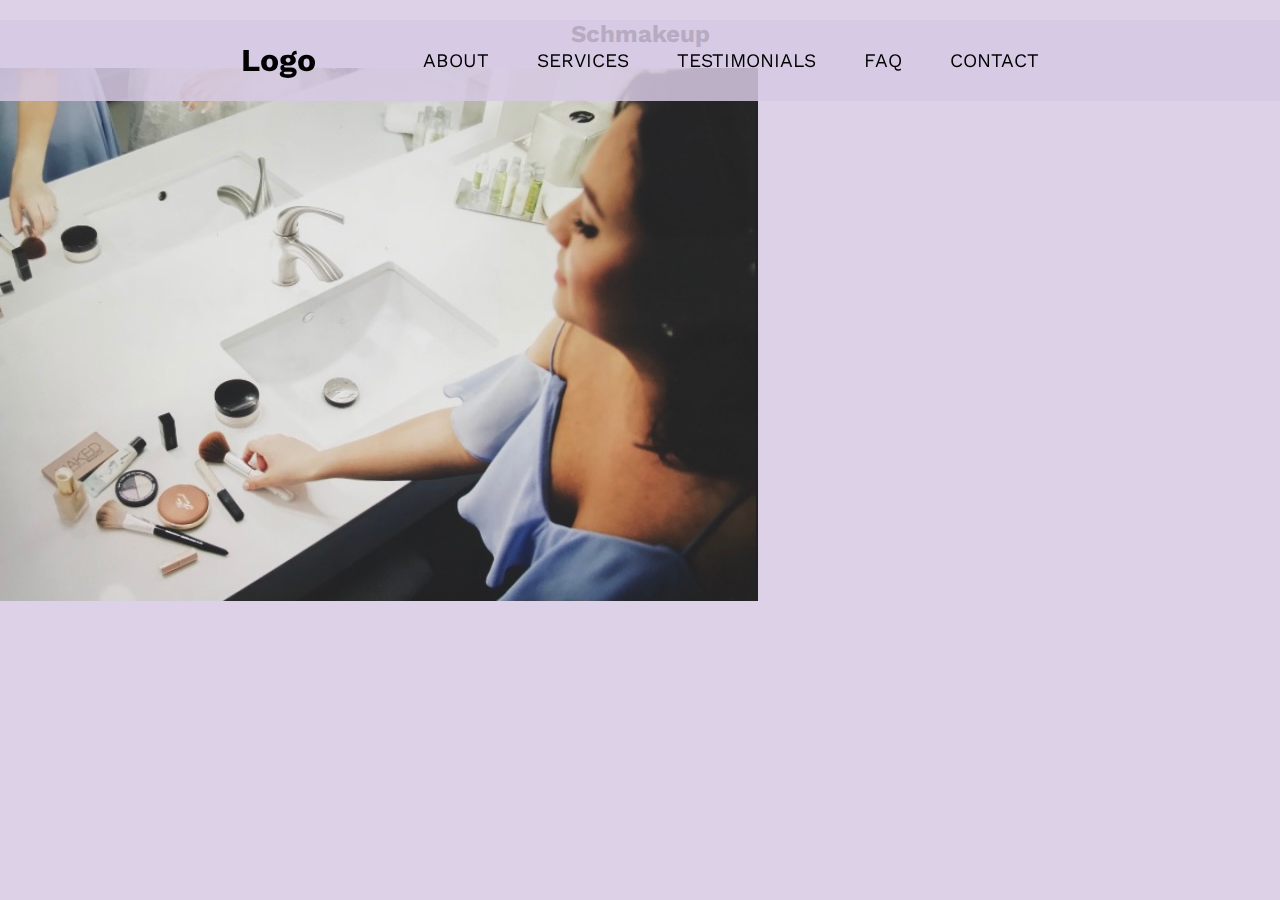
==== index.html @ a9a95bd0 "Add content to about index page" ====
<!DOCTYPE html>
<html lang="en-ca">
<head>
  <meta charset="utf-8">
  <title>Schmakeup</title>
  <meta name="viewport" content="width=device-width,initial-scale=1">
  <link href="css/main.css" rel="stylesheet">
</head>
<body>
  <header>
  <h1 class="logo">Logo</h1>
  <input type="checkbox" id="nav-toggle" class="nav-toggle">
  <nav>
    <ul>
      <li><a href="./about.html">About</a></li>
      <li><a href="./services.html">Services</a></li>
      <li><a href="./testimonials.html">Testimonials</a></li>
      <li><a href="#">FAQ</a></li>
      <li><a href="#">Contact</a></li>
    </ul>
  </nav>
  <label for="nav-toggle" class="nav-toggle-label">
    <span></span>
  </label>
</header>


<div class="banner">
  <h2>Schmakeup</h2>
  <img src="./images/banner.jpg" alt="">
</div>

</body>
</html>
---- css/main.css ----
@import url('https://fonts.googleapis.com/css?family=Work+Sans:300,600');

*, *::before, *::after {
  box-sizing: border-box;
}

body {
	margin: 0;
	background: rgba(214, 201, 227, .85);
	font-family: 'Work Sans', sans-serif;
	font-weight: 400;
}

.content {
  height: 600px;
  background-color: rgba(214, 201, 227, .85);
  display: grid;
  place-items: center;
}

.banner img {
  max-width: 100%;
  height: auto;
}


/* navigation styles start here */

header {
  background: rgba(214, 201, 227, .85);
  text-align: center;
  position: fixed;
  z-index: 999;
  width: 100%;
}

.nav-toggle {
  position: absolute !important;
  top: -9999px !important;
  left: -9999px !important;
}

.nav-toggle-label {
  position: absolute;
  top: 0;
  left: 0;
  margin-left: 1em;
  height: 100%;
  display: flex;
  align-items: center;
}

.nav-toggle-label span,
.nav-toggle-label span::before,
.nav-toggle-label span::after {
  display: block;
  background: black;
  height: 2px;
  width: 2em;
  border-radius: 2px;
  position: relative;
}

.nav-toggle-label span::before,
.nav-toggle-label span::after {
  content: '';
  position: absolute;
}

.nav-toggle-label span::before {
  bottom: 7px;
}

.nav-toggle-label span::after {
  top: 7px;
}

.nav-toggle:focus ~ .nav-toggle-label {
  outline: 3px solid rgba(lightblue, .75);
}

nav {
  position: absolute;
  text-align: left;
  top: 100%;
  left: 0;
  background: rgba(214, 201, 227, .85);
  width: 100%;
  transform: scale(1, 0);
  transform-origin: top;
  transition: transform 400ms ease-in-out;
}

nav ul {
  margin: 0;
  padding: 0;
  list-style: none;
}

nav li {
  margin-bottom: 1em;
  margin-left: 1em;
}

nav a {
  color: black;
  text-decoration: none;
  font-size: 1.2rem;
  text-transform: uppercase;
  opacity: 0;
  transition: opacity 150ms ease-in-out;
}

nav a:hover {
  color: #000;
}

/* ~ looks for any preceeding sibling. */
.nav-toggle:checked ~ nav {
  transform: scale(1,1);
}

.nav-toggle:checked ~ nav a {
  opacity: 1;
  transition: opacity 250ms ease-in-out 250ms;
}




@media screen and (min-width: 800px) {
  .nav-toggle-label {
    display: none;
  }

  header {
    display: grid;
    grid-template-columns: 1fr auto minmax(600px, 3fr) 1fr;
  }

  .logo {
    grid-column: 2 / 3;
  }

  nav {
    all: unset; /*takes all styling off of the nav */
    grid-column: 3 / 4;
    display: flex;
    justify-content: flex-end;
    align-items: center;
  }

  nav ul {
    display: flex;
  }

  nav li {
    margin-left: 3em;
    margin-bottom: 0;
  }

  nav a {
    opacity: 1;
    position: relative;
  }

  nav a::before {
    content: '';
    display: block;
    height: 5px;
    background: black;
    position: absolute;
    top: -.75em;
    left: 0;
    right: 0;
    transform: scale(0, 1);
    transition: transform ease-in-out 250ms;
  }

  nav a:hover::before {
    transform: scale(1,1);
  }
}

/* ~ working below nav */
h2 {
  text-align: center;

}

.banner img {
  max-width: 100%;
  height: auto;
}
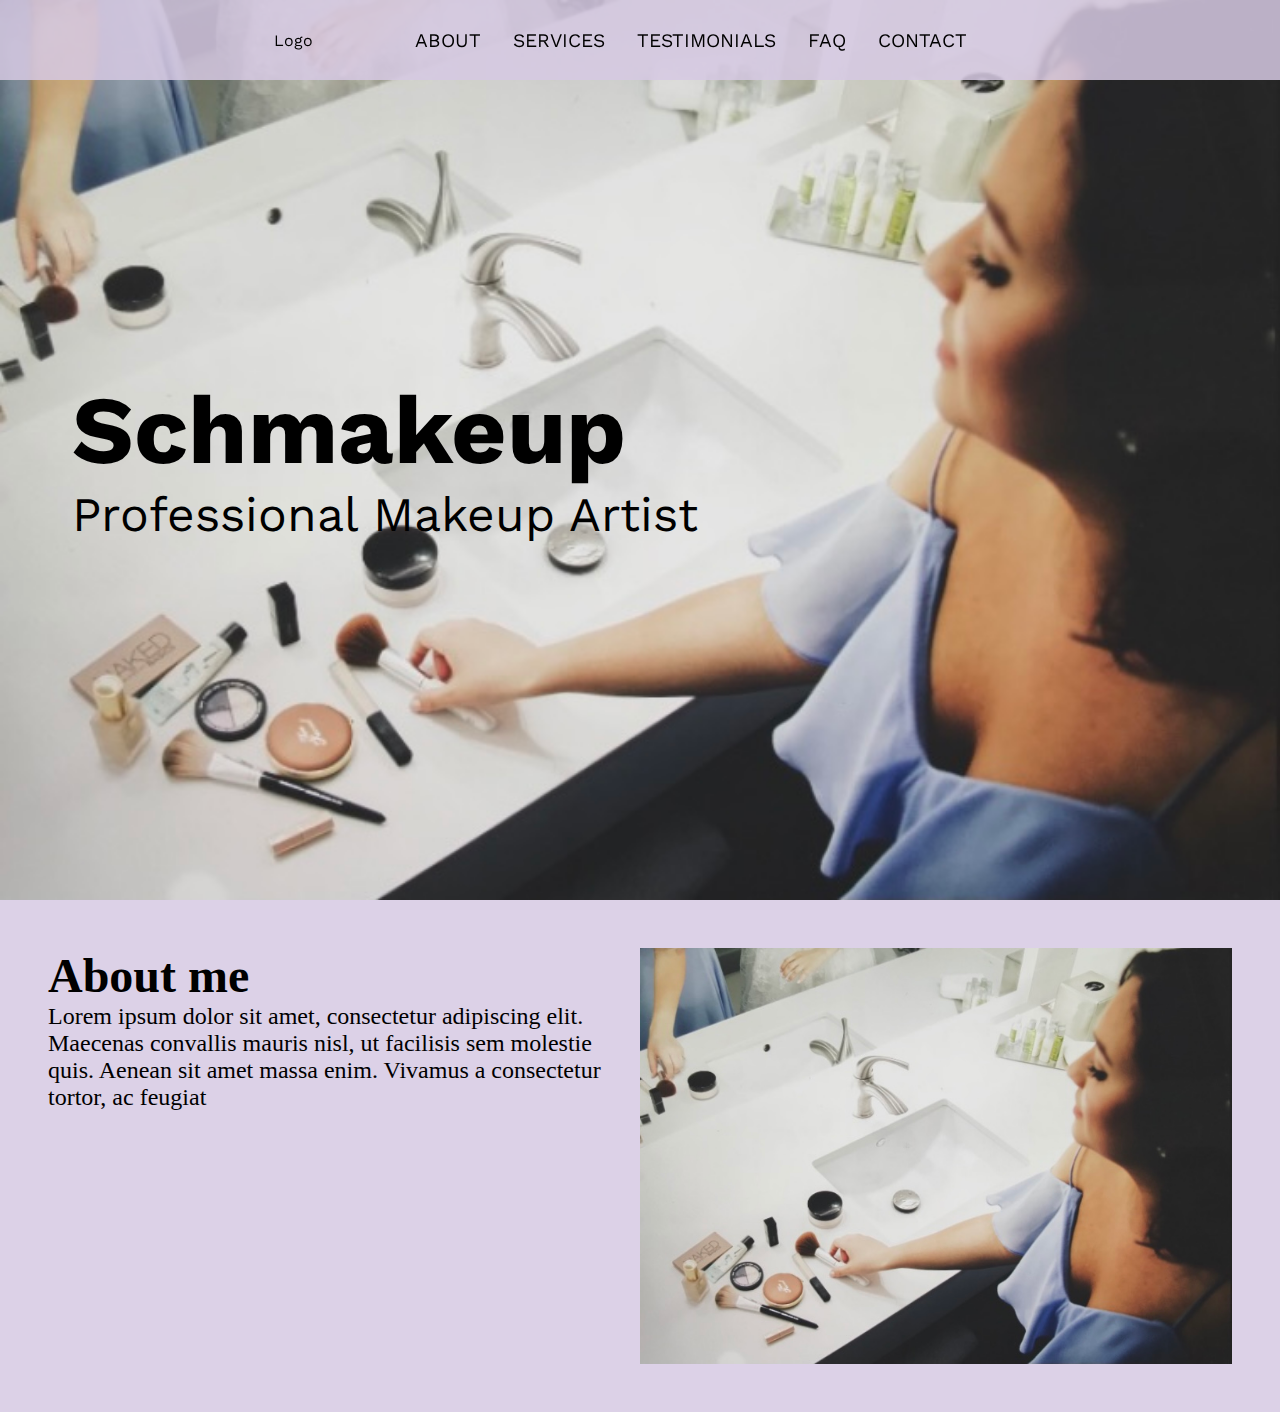
==== commit 7e5486db: "Add banner to main css and update positioning" ====
--- a/index.html
+++ b/index.html
@@ -1,34 +1,47 @@
 <!DOCTYPE html>
 <html lang="en-ca">
-<head>
-  <meta charset="utf-8">
-  <title>Schmakeup</title>
-  <meta name="viewport" content="width=device-width,initial-scale=1">
-  <link href="css/main.css" rel="stylesheet">
-</head>
-<body>
-  <header>
-  <h1 class="logo">Logo</h1>
-  <input type="checkbox" id="nav-toggle" class="nav-toggle">
-  <nav>
-    <ul>
-      <li><a href="./about.html">About</a></li>
-      <li><a href="./services.html">Services</a></li>
-      <li><a href="./testimonials.html">Testimonials</a></li>
-      <li><a href="#">FAQ</a></li>
-      <li><a href="#">Contact</a></li>
-    </ul>
-  </nav>
-  <label for="nav-toggle" class="nav-toggle-label">
-    <span></span>
-  </label>
-</header>
+  <head>
+    <meta charset="utf-8" />
+    <title>Schmakeup</title>
+    <meta name="viewport" content="width=device-width,initial-scale=1" />
+    <link href="css/main.css" rel="stylesheet" />
+  </head>
+  <body id="home">
+    <header>
+      <p class="logo">Logo</p>
+      <input type="checkbox" id="nav-toggle" class="nav-toggle" />
+      <nav>
+        <ul>
+          <li><a href="./about.html">About</a></li>
+          <li><a href="./services.html">Services</a></li>
+          <li><a href="./testimonials.html">Testimonials</a></li>
+          <li><a href="#">FAQ</a></li>
+          <li><a href="#">Contact</a></li>
+        </ul>
+      </nav>
+      <label for="nav-toggle" class="nav-toggle-label">
+        <span></span>
+      </label>
+    </header>
 
-
-<div class="banner">
-  <h2>Schmakeup</h2>
-  <img src="./images/banner.jpg" alt="">
-</div>
-
-</body>
+    <main>
+      <div class="banner">
+        <div class="banner__text">
+          <h1>Schmakeup</h1>
+          <p>Professional Makeup Artist</p>
+        </div>
+      </div>
+      <div class="about">
+        <div class="about__text">
+          <h2>About me</h2>
+          <p>
+            Lorem ipsum dolor sit amet, consectetur adipiscing elit. Maecenas
+            convallis mauris nisl, ut facilisis sem molestie quis. Aenean sit
+            amet massa enim. Vivamus a consectetur tortor, ac feugiat
+          </p>
+        </div>
+        <img src="./images/banner.jpg" />
+      </div>
+    </main>
+  </body>
 </html>
--- a/css/main.css
+++ b/css/main.css
@@ -22,16 +22,57 @@
   max-width: 100%;
   height: auto;
 }
-
-
 /* navigation styles start here */
 
 header {
   background: rgba(214, 201, 227, .85);
   text-align: center;
   position: fixed;
+  top: 0;
   z-index: 999;
   width: 100%;
+  height: 80px;
+  display: flex;
+  justify-content: center;
+}
+
+nav {
+  position: absolute;
+  text-align: left;
+  top: 100%;
+  left: 0;
+  background: rgba(214, 201, 227, .85);
+  width: 100%;
+  transform: scale(1, 0);
+  transform-origin: top;
+  transition: transform 400ms ease-in-out;
+}
+
+nav ul {
+  margin: 0;
+  padding: 0;
+  list-style: none;
+}
+
+nav li {
+  margin-bottom: 1em;
+}
+
+nav a {
+  color: black;
+  text-decoration: none;
+  font-size: 1.2rem;
+  text-transform: uppercase;
+  opacity: 0;
+  transition: opacity 150ms ease-in-out;
+}
+
+nav a:hover {
+  color: #000;
+}
+
+.logo {
+  align-self: center;
 }
 
 .nav-toggle {
@@ -79,42 +120,6 @@
   outline: 3px solid rgba(lightblue, .75);
 }
 
-nav {
-  position: absolute;
-  text-align: left;
-  top: 100%;
-  left: 0;
-  background: rgba(214, 201, 227, .85);
-  width: 100%;
-  transform: scale(1, 0);
-  transform-origin: top;
-  transition: transform 400ms ease-in-out;
-}
-
-nav ul {
-  margin: 0;
-  padding: 0;
-  list-style: none;
-}
-
-nav li {
-  margin-bottom: 1em;
-  margin-left: 1em;
-}
-
-nav a {
-  color: black;
-  text-decoration: none;
-  font-size: 1.2rem;
-  text-transform: uppercase;
-  opacity: 0;
-  transition: opacity 150ms ease-in-out;
-}
-
-nav a:hover {
-  color: #000;
-}
-
 /* ~ looks for any preceeding sibling. */
 .nav-toggle:checked ~ nav {
   transform: scale(1,1);
@@ -125,10 +130,96 @@
   transition: opacity 250ms ease-in-out 250ms;
 }
 
-
-
-
-@media screen and (min-width: 800px) {
+/* ~ working below nav */
+main {
+  max-width: 1600px;
+  display: flex;
+  flex-direction: column;
+  width: 100%;
+  margin: 0 auto 0 auto;
+}
+
+.banner {
+  background-image: url("../images/banner.jpg");
+  background-size: cover;
+  background-position: center;
+  display: flex;
+  justify-content: center;
+  align-items: center;
+  height: 100vh;
+  max-height: 1028px;
+  width: 100%;
+  padding: 18px;
+}
+
+.banner__text {
+  display: flex;
+  flex-direction: column;
+  align-content: center;
+  text-align: center;
+}
+
+h1 {
+  font-size: 48px;
+  margin-bottom: 0px;
+}
+
+.banner__text p {
+  font-size: 24px;
+  margin-top: 0px;
+}
+
+.about {
+  display: flex;
+  flex-direction: column;
+  padding: 48px;
+}
+
+.about img {
+  width: 100%;
+  height: 100%;
+  margin: 0 auto 0 auto;
+}
+
+.about__text {
+  font-family: "Times New Roman";
+  display: flex;
+  flex-direction: column;
+  padding-right: 24px;
+  margin-bottom: 24px;
+}
+
+.about__text h2 {
+  font-size: 48px;
+}
+
+.about__text p {
+  font-size: 24px;
+}
+
+.about__text h2, .about__text p {
+  margin-bottom: 0px;
+  margin-top: 0px;
+}
+/* Tablet and Desktop navigation, and tablet stylings */
+@media screen and (min-width: 768px) {
+  .banner {
+    padding: 36px;
+    justify-content: left;
+  }
+
+  .banner__text {
+    text-align: left;
+  }
+
+  h1 {
+    font-size: 72px;
+  }
+
+  .banner__text p {
+    font-size: 48px;
+  }
+
   .nav-toggle-label {
     display: none;
   }
@@ -140,14 +231,16 @@
 
   .logo {
     grid-column: 2 / 3;
+    margin-left: 2em;
+    align-self: center;
   }
 
   nav {
     all: unset; /*takes all styling off of the nav */
     grid-column: 3 / 4;
     display: flex;
-    justify-content: flex-end;
     align-items: center;
+    justify-content: center;
   }
 
   nav ul {
@@ -155,8 +248,8 @@
   }
 
   nav li {
-    margin-left: 3em;
     margin-bottom: 0;
+    margin-left: 2em;
   }
 
   nav a {
@@ -180,15 +273,39 @@
   nav a:hover::before {
     transform: scale(1,1);
   }
-}
-
-/* ~ working below nav */
-h2 {
-  text-align: center;
-
-}
-
-.banner img {
-  max-width: 100%;
-  height: auto;
-}
+  
+  .about {
+    display: flex;
+    flex-direction: row;
+    padding: 48px;
+  }
+
+  .about img {
+    width: 50%;
+    height: 50%;
+    margin: 0;
+  }
+
+  .about__text h2 {
+    font-size: 48px;
+  }
+
+  .about__text p {
+    font-size: 24px;
+  }
+
+  .about__text h2, .about__text p {
+    margin-bottom: 0px;
+    margin-top: 0px;
+  }
+}
+
+@media screen and (min-width: 1200px) {
+  .banner {
+    padding: 72px;
+  }
+
+  h1 {
+    font-size: 96px;
+  }
+}
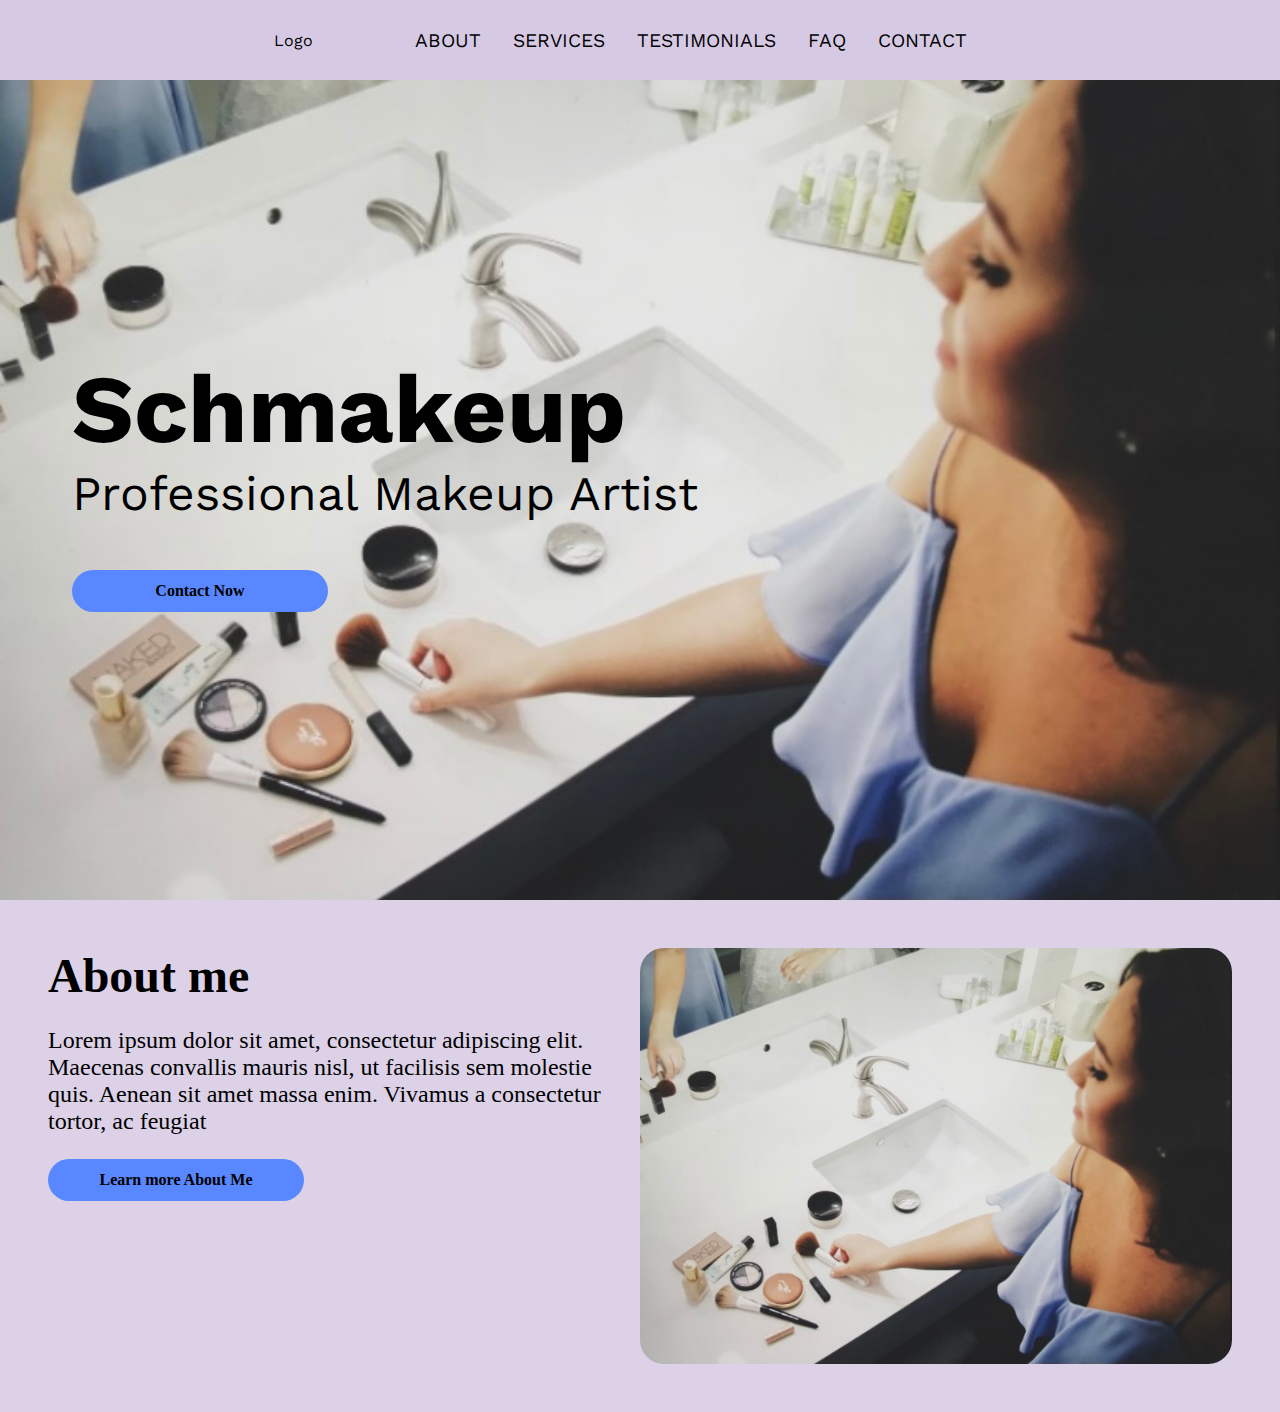
==== commit 094fc4cf: "Add required pages" ====
--- a/index.html
+++ b/index.html
@@ -5,6 +5,14 @@
     <title>Schmakeup</title>
     <meta name="viewport" content="width=device-width,initial-scale=1" />
     <link href="css/main.css" rel="stylesheet" />
+    <script>
+      const onContactClick = function () {
+        location.href = "#"
+      };
+      const onLearnMoreClick = function () {
+        location.href = "./pages/about.html"
+      }
+    </script>
   </head>
   <body id="home">
     <header>
@@ -12,9 +20,9 @@
       <input type="checkbox" id="nav-toggle" class="nav-toggle" />
       <nav>
         <ul>
-          <li><a href="./about.html">About</a></li>
-          <li><a href="./services.html">Services</a></li>
-          <li><a href="./testimonials.html">Testimonials</a></li>
+          <li><a href="./pages/about.html">About</a></li>
+          <li><a href="./pages/services.html">Services</a></li>
+          <li><a href="./pages/testimonials.html">Testimonials</a></li>
           <li><a href="#">FAQ</a></li>
           <li><a href="#">Contact</a></li>
         </ul>
@@ -29,16 +37,22 @@
         <div class="banner__text">
           <h1>Schmakeup</h1>
           <p>Professional Makeup Artist</p>
+          <div>
+            <button onclick="onContactClick()" type="button">Contact Now</button>
+          </div>
         </div>
       </div>
-      <div class="about">
-        <div class="about__text">
+      <div class="content">
+        <div class="content__text">
           <h2>About me</h2>
           <p>
             Lorem ipsum dolor sit amet, consectetur adipiscing elit. Maecenas
             convallis mauris nisl, ut facilisis sem molestie quis. Aenean sit
             amet massa enim. Vivamus a consectetur tortor, ac feugiat
           </p>
+          <div class="content__text__buttons">
+            <button onclick="onLearnMoreClick()" type="button">Learn more About Me</button>
+          </div>
         </div>
         <img src="./images/banner.jpg" />
       </div>
--- a/css/main.css
+++ b/css/main.css
@@ -11,12 +11,6 @@
 	font-weight: 400;
 }
 
-.content {
-  height: 600px;
-  background-color: rgba(214, 201, 227, .85);
-  display: grid;
-  place-items: center;
-}
 
 .banner img {
   max-width: 100%;
@@ -25,7 +19,7 @@
 /* navigation styles start here */
 
 header {
-  background: rgba(214, 201, 227, .85);
+  background: rgba(214, 201, 227, 1);
   text-align: center;
   position: fixed;
   top: 0;
@@ -41,7 +35,7 @@
   text-align: left;
   top: 100%;
   left: 0;
-  background: rgba(214, 201, 227, .85);
+  background: rgba(214, 201, 227, 1);
   width: 100%;
   transform: scale(1, 0);
   transform-origin: top;
@@ -50,7 +44,7 @@
 
 nav ul {
   margin: 0;
-  padding: 0;
+  padding: 0 0 0 24px;
   list-style: none;
 }
 
@@ -69,6 +63,7 @@
 
 nav a:hover {
   color: #000;
+  font-weight: bold;
 }
 
 .logo {
@@ -79,6 +74,10 @@
   position: absolute !important;
   top: -9999px !important;
   left: -9999px !important;
+}
+
+.nav-toggle-label:hover {
+  cursor: pointer;
 }
 
 .nav-toggle-label {
@@ -169,38 +168,114 @@
   margin-top: 0px;
 }
 
-.about {
+.content {
   display: flex;
   flex-direction: column;
+  text-align: center;
   padding: 48px;
 }
 
-.about img {
+.content img {
   width: 100%;
   height: 100%;
+  border-radius: 24px;
   margin: 0 auto 0 auto;
 }
 
-.about__text {
+.content__text {
   font-family: "Times New Roman";
   display: flex;
   flex-direction: column;
-  padding-right: 24px;
-  margin-bottom: 24px;
-}
-
-.about__text h2 {
+  align-items: center;
+  margin-bottom: 36px;
+}
+
+.content__text h2 {
   font-size: 48px;
-}
-
-.about__text p {
-  font-size: 24px;
-}
-
-.about__text h2, .about__text p {
   margin-bottom: 0px;
   margin-top: 0px;
 }
+
+.content__text p {
+  font-size: 24px;
+}
+
+.content__text__buttons {
+  display: flex;
+  justify-content: left;
+}
+
+button {
+  background-color: #5987FF;
+  border-radius: 24px;
+  border: none;
+  padding: 12px;
+  font-size: 16px;
+  font-weight: 600;
+  font-family: 'Times New Roman';
+  width: 256px;
+}
+
+button:hover {
+  text-decoration: underline;
+  cursor: pointer;
+}
+
+table {
+  width: 100%;
+  min-width: 180px;
+  margin-top: 16px;
+  text-align: left;
+  font-size: 18px;
+  border: 1px solid black;
+}
+
+td, th {
+  border: 1px solid black;
+}
+
+th {
+  font-weight: 600;
+}
+
+tr:nth-child(even) {
+  background-color: #dddddd;
+}
+
+#back {
+  padding: 0 0 24px 24px;
+}
+
+#about .content__text {
+  width: 100%;
+}
+
+#about .content__image {
+  width: 100%;
+  height: 100%;
+  background-color: black;
+  padding: 12px;
+}
+
+#services h2 {
+  margin-bottom: 16px;
+}
+
+#services .content__text {
+  width: 100%;
+  margin-bottom: 0px;
+}
+
+#list-of-services {
+  padding-inline-start: 0px;
+  list-style-position: inside;
+}
+
+#list-of-services li {
+  margin-bottom: 12px;
+  font-size: 18px;
+}
+
 /* Tablet and Desktop navigation, and tablet stylings */
 @media screen and (min-width: 768px) {
   .banner {
@@ -245,6 +320,7 @@
 
   nav ul {
     display: flex;
+    padding: 0;
   }
 
   nav li {
@@ -255,15 +331,19 @@
   nav a {
     opacity: 1;
     position: relative;
+  }
+
+  nav a:hover {
+    font-weight: 400;
   }
 
   nav a::before {
     content: '';
     display: block;
     height: 5px;
-    background: black;
+    background: #5987FF;
     position: absolute;
-    top: -.75em;
+    bottom: -.75em;
     left: 0;
     right: 0;
     transform: scale(0, 1);
@@ -273,30 +353,54 @@
   nav a:hover::before {
     transform: scale(1,1);
   }
-  
-  .about {
+
+  .content {
     display: flex;
     flex-direction: row;
     padding: 48px;
   }
 
-  .about img {
+  .content img {
+    margin: 0;
     width: 50%;
     height: 50%;
-    margin: 0;
-  }
-
-  .about__text h2 {
+  }
+
+  .content__text {
+    padding-right: 36px;
+    text-align: left;
+    align-items: start;
+  }
+
+  .content__text h2 {
     font-size: 48px;
-  }
-
-  .about__text p {
-    font-size: 24px;
-  }
-
-  .about__text h2, .about__text p {
     margin-bottom: 0px;
     margin-top: 0px;
+  }
+
+  .content__text p {
+    font-size: 24px;
+  }
+
+
+  #about .content__text {
+    width: 50%;
+  }
+
+  #about .content__image {
+    width: 50%;
+    height: 50%;
+    background-color: rgba(244, 227, 227, 100%);
+    padding: 12px;
+  }
+
+  #about .content img {
+    width: 100%;
+    height: 100%;
+  }
+
+  table {
+    width: 50%;
   }
 }
 
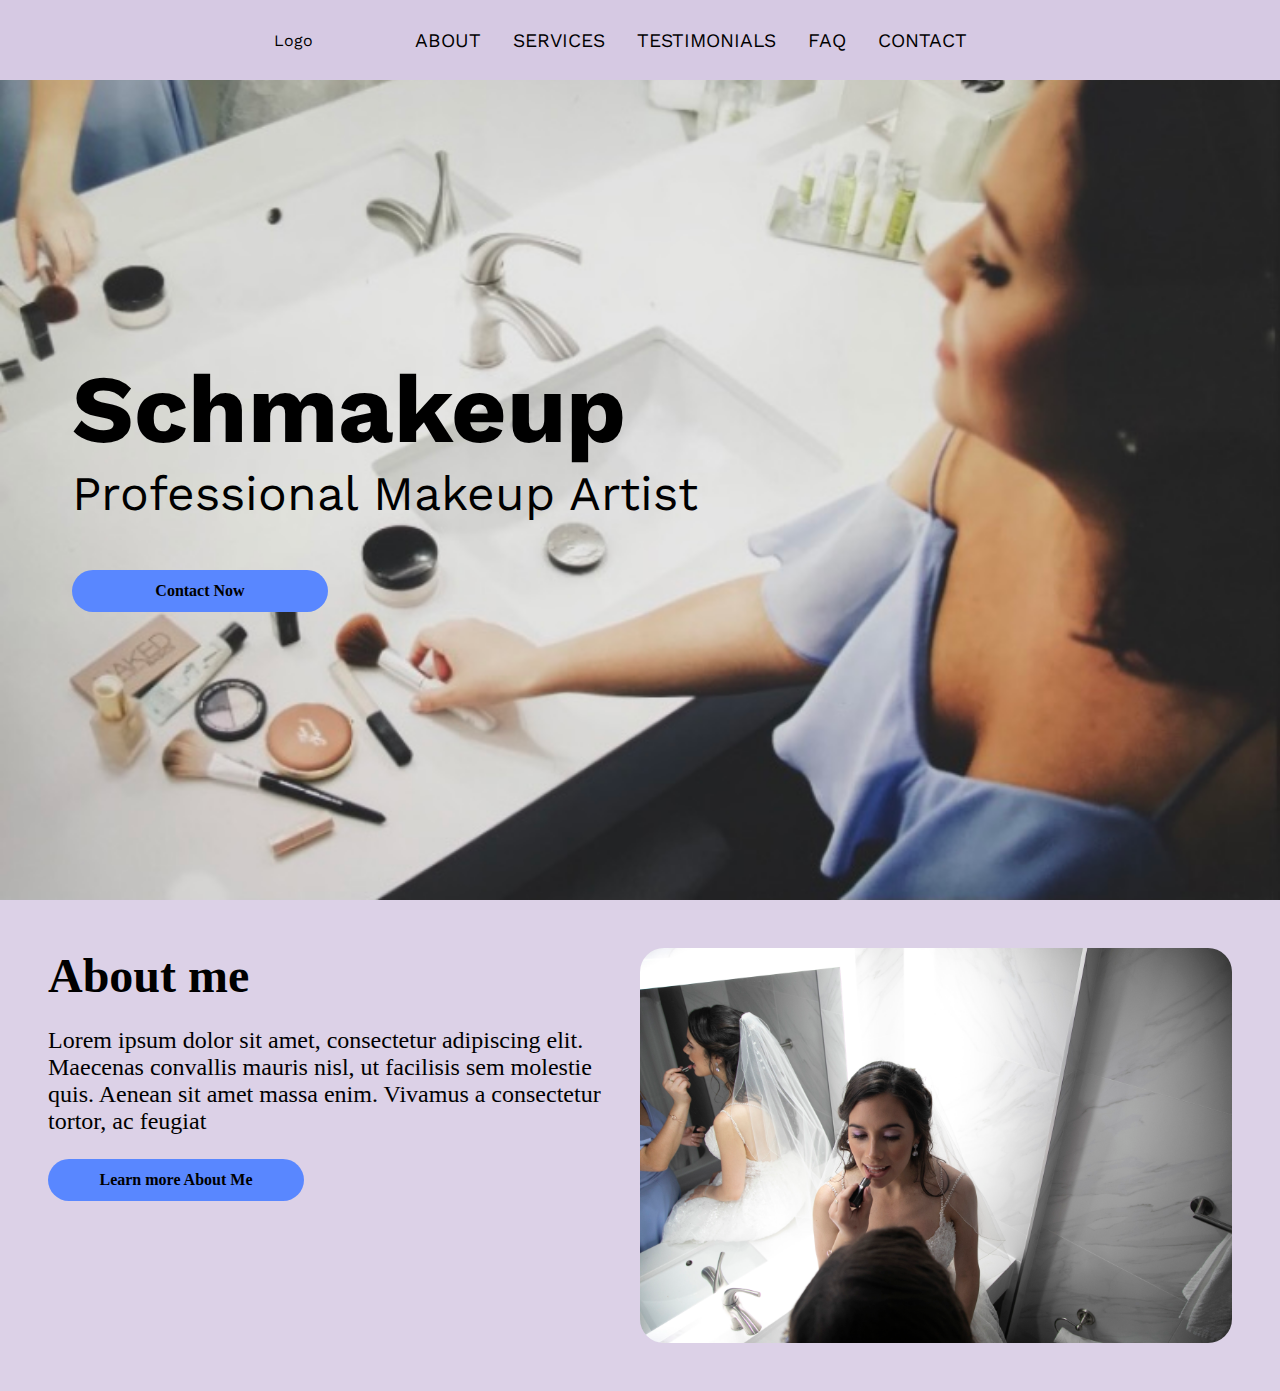
==== commit 35cbb732: "Add images to index pages" ====
--- a/index.html
+++ b/index.html
@@ -54,7 +54,7 @@
             <button onclick="onLearnMoreClick()" type="button">Learn more About Me</button>
           </div>
         </div>
-        <img src="./images/banner.jpg" />
+        <img src="./images/homepage.jpg" />
       </div>
     </main>
   </body>
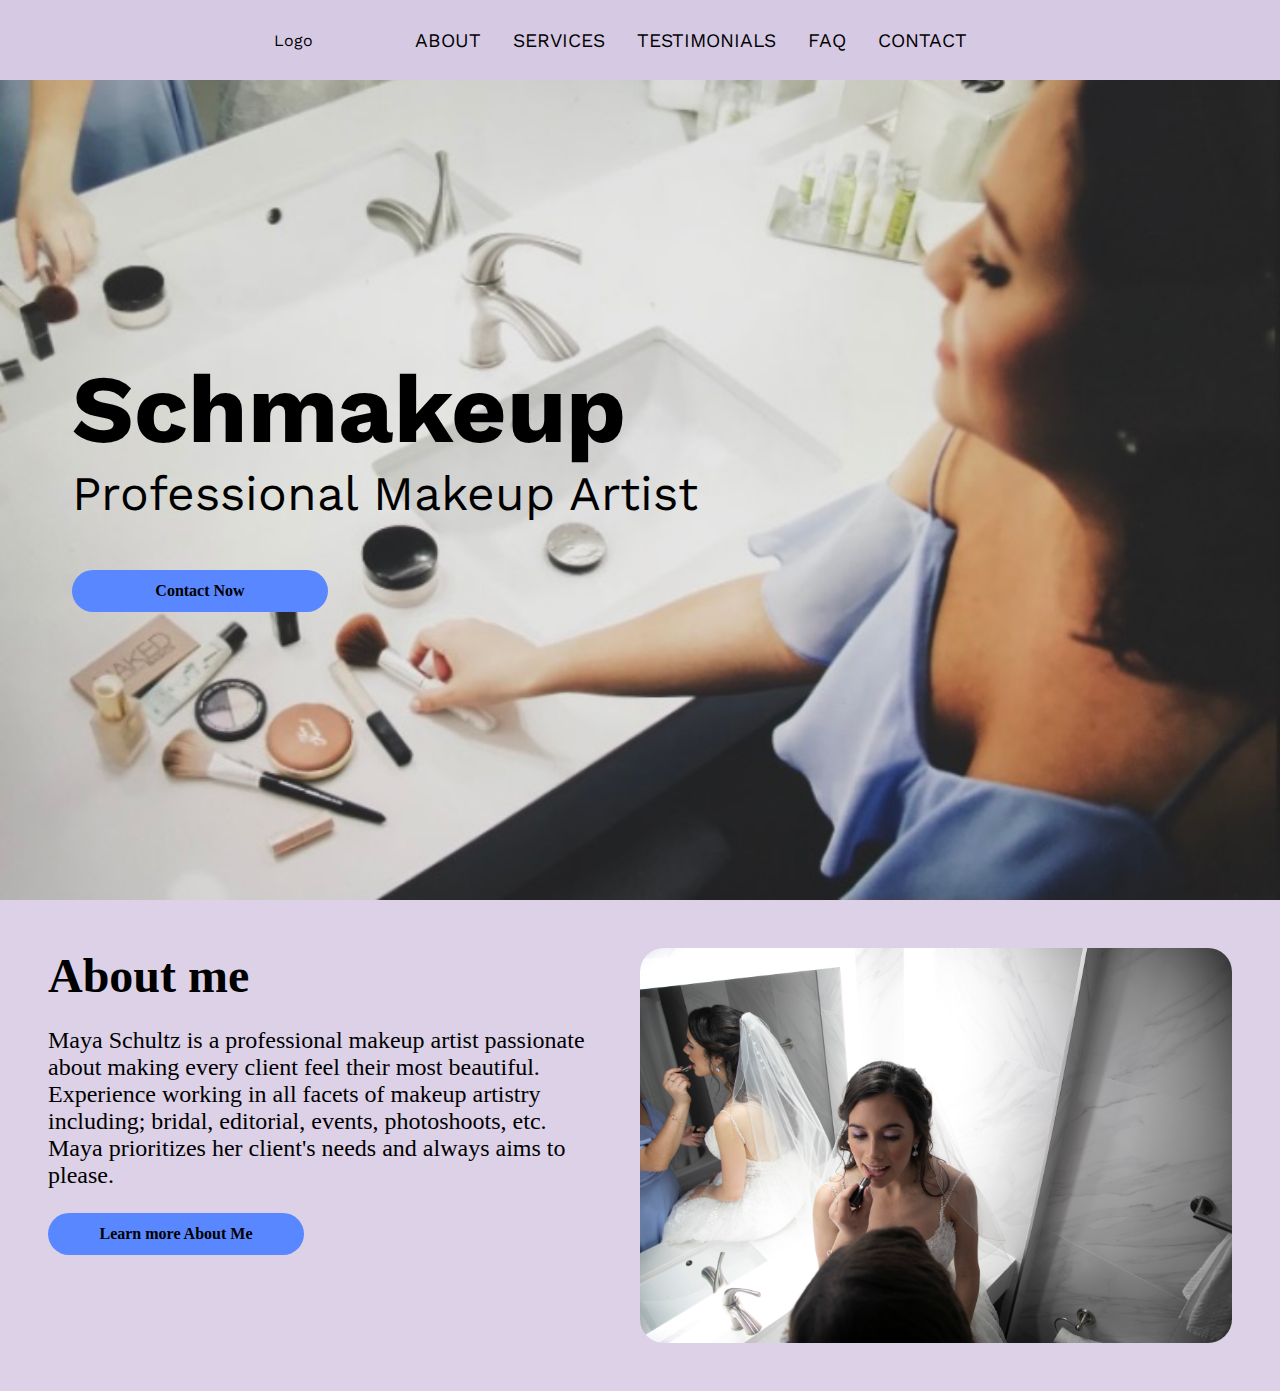
==== commit 7833b457: "Add content to index page" ====
--- a/index.html
+++ b/index.html
@@ -46,9 +46,7 @@
         <div class="content__text">
           <h2>About me</h2>
           <p>
-            Lorem ipsum dolor sit amet, consectetur adipiscing elit. Maecenas
-            convallis mauris nisl, ut facilisis sem molestie quis. Aenean sit
-            amet massa enim. Vivamus a consectetur tortor, ac feugiat
+            Maya Schultz is a professional makeup artist passionate about making every client feel their most beautiful. Experience working in all facets of makeup artistry including; bridal, editorial, events, photoshoots, etc. Maya prioritizes her client's needs and always aims to please. 
           </p>
           <div class="content__text__buttons">
             <button onclick="onLearnMoreClick()" type="button">Learn more About Me</button>
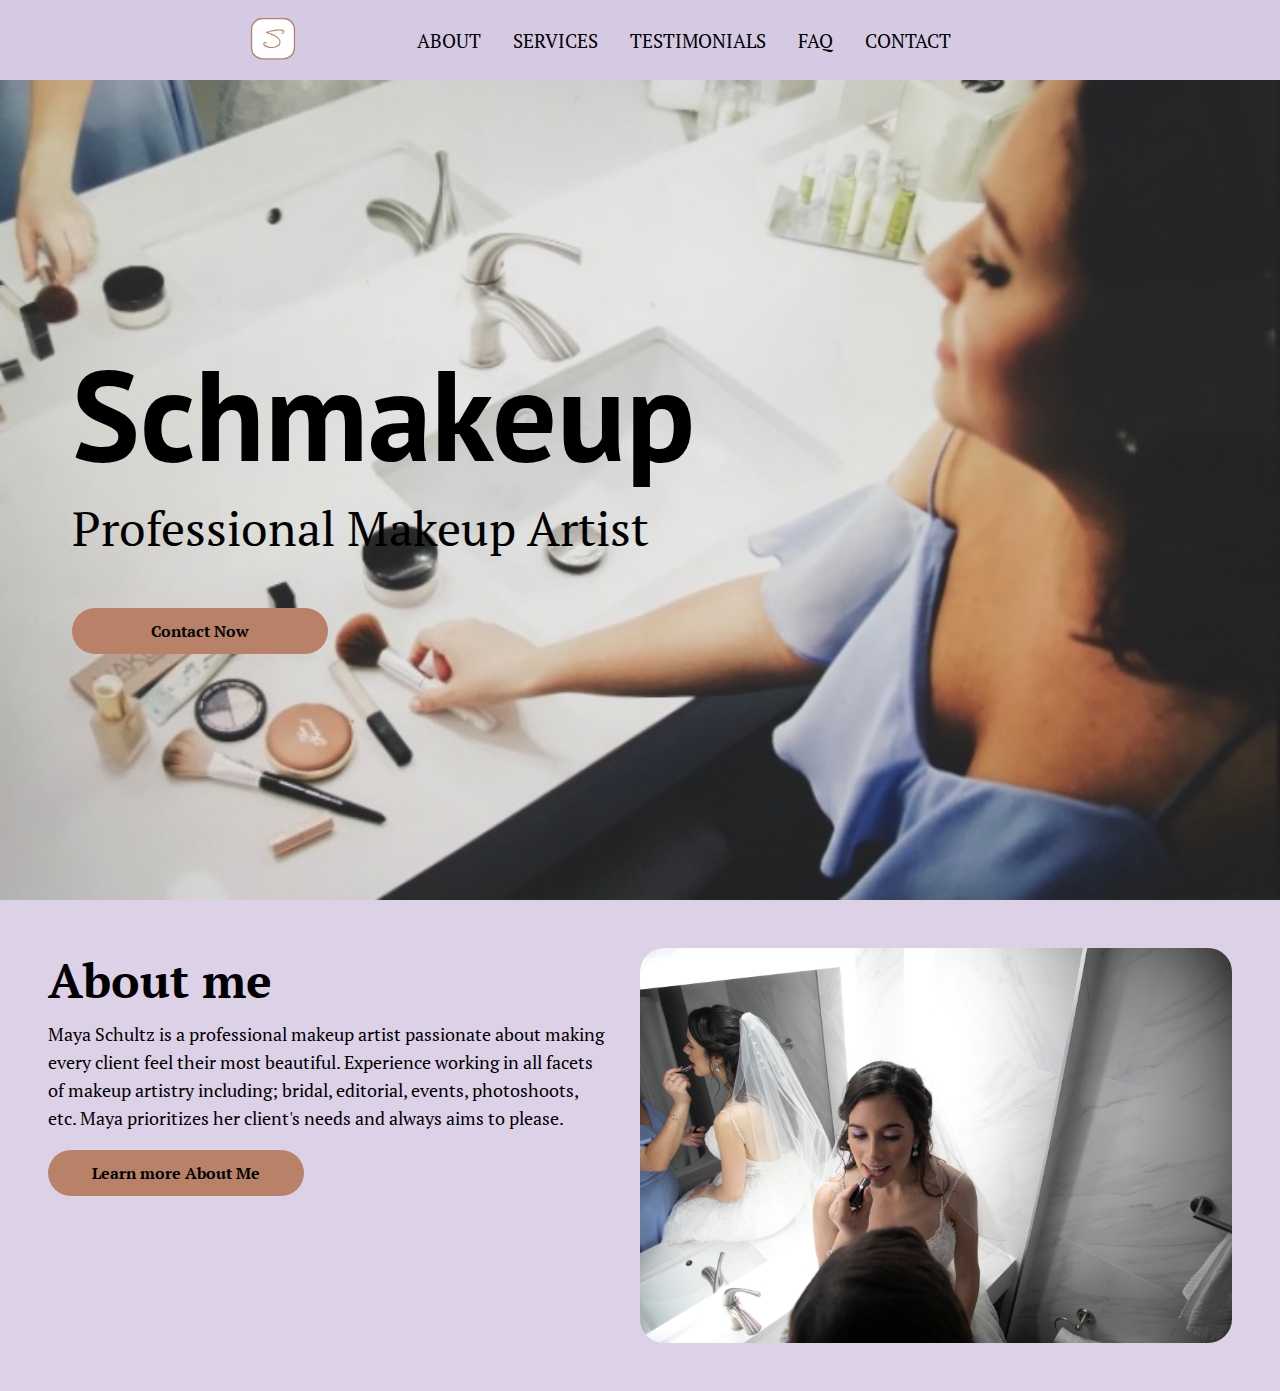
==== commit 0d74ba60: "Add logo and favicon to css" ====
--- a/index.html
+++ b/index.html
@@ -4,25 +4,31 @@
     <meta charset="utf-8" />
     <title>Schmakeup</title>
     <meta name="viewport" content="width=device-width,initial-scale=1" />
+    <link rel="icon" type="image/x-icon" href="./images/favicon.ico" />
     <link href="css/main.css" rel="stylesheet" />
     <script>
       const onContactClick = function () {
-        location.href = "#"
+        location.href = "#";
       };
       const onLearnMoreClick = function () {
-        location.href = "./pages/about.html"
-      }
+        location.href = "./pages/about.html";
+      };
     </script>
   </head>
   <body id="home">
     <header>
-      <p class="logo">Logo</p>
+      <a class="logo" href="./index.html">
+        <img
+          src="./images/Schmakeup.svg"
+          alt="An S in rounded square, the Schmakeup logo"
+        />
+      </a>
       <input type="checkbox" id="nav-toggle" class="nav-toggle" />
       <nav>
         <ul>
           <li><a href="./pages/about.html">About</a></li>
           <li><a href="./pages/services.html">Services</a></li>
-          <li><a href="./pages/testimonials.html">Testimonials</a></li>
+          <li><a href="#">Testimonials</a></li>
           <li><a href="#">FAQ</a></li>
           <li><a href="#">Contact</a></li>
         </ul>
@@ -38,7 +44,9 @@
           <h1>Schmakeup</h1>
           <p>Professional Makeup Artist</p>
           <div>
-            <button onclick="onContactClick()" type="button">Contact Now</button>
+            <button onclick="onContactClick()" type="button">
+              Contact Now
+            </button>
           </div>
         </div>
       </div>
@@ -46,10 +54,16 @@
         <div class="content__text">
           <h2>About me</h2>
           <p>
-            Maya Schultz is a professional makeup artist passionate about making every client feel their most beautiful. Experience working in all facets of makeup artistry including; bridal, editorial, events, photoshoots, etc. Maya prioritizes her client's needs and always aims to please. 
+            Maya Schultz is a professional makeup artist passionate about making
+            every client feel their most beautiful. Experience working in all
+            facets of makeup artistry including; bridal, editorial, events,
+            photoshoots, etc. Maya prioritizes her client's needs and always
+            aims to please.
           </p>
           <div class="content__text__buttons">
-            <button onclick="onLearnMoreClick()" type="button">Learn more About Me</button>
+            <button onclick="onLearnMoreClick()" type="button">
+              Learn more About Me
+            </button>
           </div>
         </div>
         <img src="./images/homepage.jpg" />
--- a/css/main.css
+++ b/css/main.css
@@ -1,4 +1,5 @@
 @import url('https://fonts.googleapis.com/css?family=Work+Sans:300,600');
+@import url('https://fonts.googleapis.com/css2?family=PT+Sans:400,700&family=PT+Serif:400,700');
 
 *, *::before, *::after {
   box-sizing: border-box;
@@ -7,10 +8,15 @@
 body {
 	margin: 0;
 	background: rgba(214, 201, 227, .85);
-	font-family: 'Work Sans', sans-serif;
 	font-weight: 400;
-}
-
+  font-family: "PT Serif";
+}
+
+h1 {
+  font-size: 72px;
+  margin-bottom: 0px;
+  font-family: "PT Sans";
+}
 
 .banner img {
   max-width: 100%;
@@ -68,6 +74,11 @@
 
 .logo {
   align-self: center;
+}
+
+.logo img {
+  height: 56px;
+  width: 56px;
 }
 
 .nav-toggle {
@@ -158,13 +169,8 @@
   text-align: center;
 }
 
-h1 {
-  font-size: 48px;
-  margin-bottom: 0px;
-}
-
 .banner__text p {
-  font-size: 24px;
+  font-size: 18px;
   margin-top: 0px;
 }
 
@@ -183,7 +189,6 @@
 }
 
 .content__text {
-  font-family: "Times New Roman";
   display: flex;
   flex-direction: column;
   align-items: center;
@@ -197,7 +202,9 @@
 }
 
 .content__text p {
-  font-size: 24px;
+  font-size: 18px;
+  line-height: 28px;
+  margin-top: 8px;
 }
 
 .content__text__buttons {
@@ -206,13 +213,13 @@
 }
 
 button {
-  background-color: #5987FF;
+  font-family: "PT Serif";
+  background-color: #b98268;
   border-radius: 24px;
   border: none;
   padding: 12px;
   font-size: 16px;
   font-weight: 600;
-  font-family: 'Times New Roman';
   width: 256px;
 }
 
@@ -253,7 +260,7 @@
 #about .content__image {
   width: 100%;
   height: 100%;
-  background-color: black;
+  background-color: rgba(244, 227, 227, 100%);
   padding: 12px;
 }
 
@@ -288,7 +295,7 @@
   }
 
   h1 {
-    font-size: 72px;
+    font-size: 96px;
   }
 
   .banner__text p {
@@ -306,7 +313,6 @@
 
   .logo {
     grid-column: 2 / 3;
-    margin-left: 2em;
     align-self: center;
   }
 
@@ -341,7 +347,7 @@
     content: '';
     display: block;
     height: 5px;
-    background: #5987FF;
+    background: #b98268;
     position: absolute;
     bottom: -.75em;
     left: 0;
@@ -379,7 +385,9 @@
   }
 
   .content__text p {
-    font-size: 24px;
+    font-size: 18px;
+    line-height: 28px;
+    margin-top: 8px;
   }
 
 
@@ -410,6 +418,6 @@
   }
 
   h1 {
-    font-size: 96px;
-  }
-}
+    font-size: 128px;
+  }
+}
